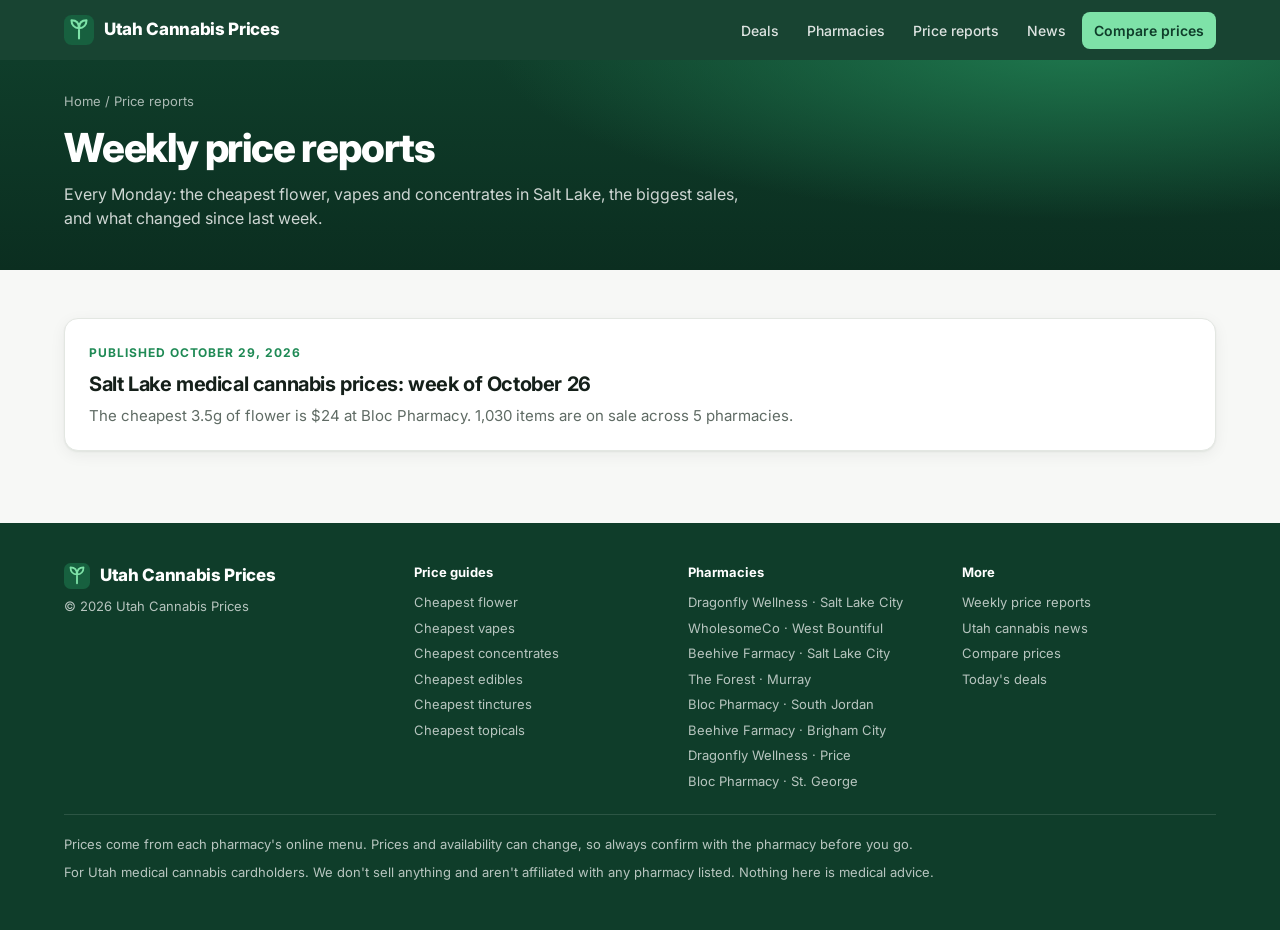
==== site/reports/index.html @ b7ada89a "Update prices 2026-10-30T19:40Z" ====
<!doctype html>
<html lang="en">
<head>
<meta charset="utf-8">
<meta name="viewport" content="width=device-width, initial-scale=1">
<title>Weekly Salt Lake Medical Cannabis Price Reports · Utah Cannabis Prices</title>
<meta name="description" content="Weekly reports on medical cannabis prices and deals at Salt Lake area pharmacies.">
<link rel="canonical" href="https://cann3dc0rn.github.io/slc-pharmacy-prices/reports/">
<meta property="og:title" content="Weekly Salt Lake Medical Cannabis Price Reports · Utah Cannabis Prices">
<meta property="og:description" content="Weekly reports on medical cannabis prices and deals at Salt Lake area pharmacies.">
<meta property="og:type" content="website">
<meta property="og:url" content="https://cann3dc0rn.github.io/slc-pharmacy-prices/reports/">
<meta property="og:site_name" content="Utah Cannabis Prices">
<meta name="theme-color" content="#0f3d2a">
<link rel="icon" href="data:image/svg+xml,%3Csvg xmlns='http://www.w3.org/2000/svg' viewBox='0 0 32 32'%3E%3Crect width='32' height='32' rx='8' fill='%230f3d2a'/%3E%3Cpath d='M16 25V14M16 14c-5 0-8-3.5-8-8.5 5 0 8 3 8 8.5zm0 0c5 0 8-3.5 8-8.5-5 0-8 3-8 8.5z' stroke='%237ee2a8' stroke-width='2.2' fill='none' stroke-linecap='round' stroke-linejoin='round'/%3E%3C/svg%3E">
<link rel="preconnect" href="https://fonts.googleapis.com">
<link rel="preconnect" href="https://fonts.gstatic.com" crossorigin>
<link href="https://fonts.googleapis.com/css2?family=Inter:wght@400;500;600;700;800&display=swap" rel="stylesheet">
<link rel="stylesheet" href="../style.css">
</head>
<body>
<header class="nav">
  <div class="wrap">
    <a class="logo" href="../" aria-label="Utah Cannabis Prices home"><svg width="30" height="30" viewBox="0 0 32 32" aria-hidden="true"><rect width="32" height="32" rx="8" fill="#17603f"/><path d="M16 25V14M16 14c-5 0-8-3.5-8-8.5 5 0 8 3 8 8.5zm0 0c5 0 8-3.5 8-8.5-5 0-8 3-8 8.5z" stroke="#7ee2a8" stroke-width="2.2" fill="none" stroke-linecap="round" stroke-linejoin="round"/></svg> Utah Cannabis Prices</a>
    <nav aria-label="Main">
      <a href="../#deals">Deals</a>
      <a href="../#pharmacies">Pharmacies</a>
      <a href="../reports/">Price reports</a>
      <a href="../news/">News</a>
      <a class="primary" href="../#compare">Compare prices</a>
    </nav>
  </div>
</header>
<main>
<div class="phero"><div class="wrap">
  <div class="crumbs"><a href="../">Home</a> / Price reports</div>
  <h1>Weekly price reports</h1>
  <p>Every Monday: the cheapest flower, vapes and concentrates in Salt Lake, the biggest sales, and what changed since last week.</p>
  
</div></div><div class="wrap"><section><div class="rlist"><a class="latest" href="2026-10-26.html"><span class="eyebrow">Published October 29, 2026</span>
<h3>Salt Lake medical cannabis prices: week of October 26</h3><p>The cheapest 3.5g of flower is $24 at Bloc Pharmacy. 1,030 items are on sale across 5 pharmacies.</p></a></div></section></div>
</main>
<footer>
  <div class="wrap">
    <div>
      <div class="logo"><svg width="26" height="26" viewBox="0 0 32 32" aria-hidden="true"><rect width="32" height="32" rx="8" fill="#17603f"/><path d="M16 25V14M16 14c-5 0-8-3.5-8-8.5 5 0 8 3 8 8.5zm0 0c5 0 8-3.5 8-8.5-5 0-8 3-8 8.5z" stroke="#7ee2a8" stroke-width="2.2" fill="none" stroke-linecap="round" stroke-linejoin="round"/></svg> Utah Cannabis Prices</div>
      <p>© 2026 Utah Cannabis Prices</p>
    </div>
    <div class="flinks"><h4>Price guides</h4><a href="../prices/flower.html">Cheapest flower</a><a href="../prices/vapes.html">Cheapest vapes</a><a href="../prices/concentrates.html">Cheapest concentrates</a><a href="../prices/edibles.html">Cheapest edibles</a><a href="../prices/tinctures.html">Cheapest tinctures</a><a href="../prices/topicals.html">Cheapest topicals</a></div>
    <div class="flinks"><h4>Pharmacies</h4><a href="../pharmacy/dragonfly-slc.html">Dragonfly Wellness · Salt Lake City</a><a href="../pharmacy/wholesomeco.html">WholesomeCo · West Bountiful</a><a href="../pharmacy/beehive-slc.html">Beehive Farmacy · Salt Lake City</a><a href="../pharmacy/the-forest-murray.html">The Forest · Murray</a><a href="../pharmacy/bloc-south-jordan.html">Bloc Pharmacy · South Jordan</a><a href="../pharmacy/beehive-brigham-city.html">Beehive Farmacy · Brigham City</a><a href="../pharmacy/dragonfly-price.html">Dragonfly Wellness · Price</a><a href="../pharmacy/bloc-st-george.html">Bloc Pharmacy · St. George</a></div>
    <div class="flinks"><h4>More</h4><a href="../reports/">Weekly price reports</a><a href="../news/">Utah cannabis news</a><a href="../#compare">Compare prices</a><a href="../#deals">Today's deals</a></div>
    <div class="about">
      <p>Prices come from each pharmacy's online menu. Prices and availability can change, so always confirm with the pharmacy before you go.</p>
      <p>For Utah medical cannabis cardholders. We don't sell anything and aren't affiliated with any pharmacy listed. Nothing here is medical advice.</p>
    </div>
  </div>
</footer>
</body>
</html>
---- site/style.css ----
:root {
  --bg: #f7f8f6; --surface: #ffffff; --surface-2: #f1f3ef; --text: #15201a; --muted: #5f6b64; --faint: #8a948e;
  --line: #e3e7e2; --brand: #0f3d2a; --brand-2: #17603f; --accent: #1f8a55; --accent-soft: #e5f4ec;
  --sale: #c2410c; --sale-soft: #fff1e6; --img-bg: #ffffff;
  --shadow: 0 1px 2px rgba(16, 32, 24, .06), 0 4px 16px rgba(16, 32, 24, .06);
  --shadow-hover: 0 2px 4px rgba(16, 32, 24, .08), 0 12px 28px rgba(16, 32, 24, .12);
  --radius: 14px; --radius-sm: 10px;
}
@media (prefers-color-scheme: dark) {
  :root {
    --bg: #0e1411; --surface: #161e1a; --surface-2: #1c2621; --text: #e9eeeb; --muted: #a2ada7; --faint: #78847d;
    --line: #26322c; --accent: #4cc489; --accent-soft: #183326; --sale: #fb923c; --sale-soft: #3a2416; --img-bg: #f4f5f3;
    --shadow: 0 1px 2px rgba(0,0,0,.3); --shadow-hover: 0 8px 24px rgba(0,0,0,.4);
  }
}
* { box-sizing: border-box; }
html { scroll-behavior: smooth; scroll-padding-top: 72px; }
body { margin: 0; background: var(--bg); color: var(--text); -webkit-font-smoothing: antialiased;
  font: 15px/1.5 Inter, system-ui, -apple-system, "Segoe UI", Roboto, sans-serif; }
a { color: inherit; }
button, input, select { font: inherit; color: inherit; }
:focus-visible { outline: 2px solid var(--accent); outline-offset: 2px; }
.wrap { max-width: 1200px; margin: 0 auto; padding: 0 16px; }
@media (min-width: 720px) { .wrap { padding: 0 24px; } }
.sr { position: absolute; width: 1px; height: 1px; overflow: hidden; clip: rect(0 0 0 0); }

/* Nav */
.nav { position: sticky; top: 0; z-index: 20; background: color-mix(in srgb, var(--brand) 96%, transparent);
  backdrop-filter: saturate(140%) blur(8px); color: #fff; }
.nav .wrap { display: flex; align-items: center; gap: 24px; height: 60px; }
.logo { display: flex; align-items: center; gap: 10px; font-weight: 800; letter-spacing: -.02em; text-decoration: none; font-size: 17px; }
.logo svg { flex: none; }
.nav nav { margin-left: auto; display: flex; gap: 4px; }
.nav nav a { text-decoration: none; font-size: 14px; font-weight: 500; opacity: .85; padding: 8px 12px; border-radius: 8px; }
.nav nav a:hover { opacity: 1; background: rgba(255,255,255,.08); }
.logo, .nav nav a { white-space: nowrap; }
@media (max-width: 640px) {
  .nav nav a:not(.primary) { display: none; }
  .nav .wrap { gap: 12px; }
  .nav .logo { font-size: 15px; }
  .nav nav a.primary { padding: 7px 12px; font-size: 13px; }
}
.nav nav a.primary { background: #7ee2a8; color: var(--brand); opacity: 1; font-weight: 600; }

/* Hero */
.hero { background: radial-gradient(1200px 400px at 85% -10%, #1f7a4f 0%, transparent 60%), linear-gradient(180deg, var(--brand) 0%, #0b2e20 100%);
  color: #fff; padding: 56px 0 64px; }
.hero h1 { font-size: clamp(30px, 5vw, 48px); line-height: 1.08; letter-spacing: -.035em; margin: 0 0 14px; max-width: 760px; font-weight: 800; }
.hero h1 em { font-style: normal; color: #7ee2a8; }
.hero p { margin: 0 0 28px; font-size: 17px; color: rgba(255,255,255,.78); max-width: 620px; }
.search { display: flex; background: #fff; border-radius: 14px; padding: 6px; max-width: 640px; box-shadow: 0 10px 30px rgba(0,0,0,.25); }
.search svg { flex: none; margin: 0 4px 0 12px; align-self: center; color: #6b766f; }
.search input { flex: 1; min-width: 0; border: 0; outline: 0; padding: 12px 8px; font-size: 16px; color: #15201a; background: transparent; }
.search button { border: 0; background: var(--accent); color: #fff; font-weight: 600; padding: 0 22px; border-radius: 10px; cursor: pointer; }
.search button:hover { background: #197a4a; }
.stats { display: flex; flex-wrap: wrap; gap: 10px 28px; margin-top: 28px; font-size: 14px; color: rgba(255,255,255,.75); }
.stats b { color: #fff; font-size: 20px; display: block; letter-spacing: -.02em; }
.live { display: inline-flex; align-items: center; gap: 8px; }
.dot { width: 8px; height: 8px; border-radius: 50%; background: #7ee2a8; box-shadow: 0 0 0 4px rgba(126,226,168,.2); flex: none; }

/* Sections */
section { padding: 48px 0 0; }
.head { display: flex; align-items: end; justify-content: space-between; gap: 16px; margin-bottom: 18px; }
.head h2 { margin: 0; font-size: 24px; letter-spacing: -.025em; }
.head p { margin: 4px 0 0; color: var(--muted); }
.link { color: var(--accent); font-weight: 600; text-decoration: none; font-size: 14px; white-space: nowrap; }
.link:hover { text-decoration: underline; }

/* Category tiles */
.cats { display: grid; grid-template-columns: repeat(auto-fill, minmax(150px, 1fr)); gap: 12px; }
.cat { background: var(--surface); border: 1px solid var(--line); border-radius: var(--radius); padding: 16px; cursor: pointer;
  text-align: left; display: flex; flex-direction: column; gap: 2px; transition: border-color .15s, box-shadow .15s, transform .15s; }
.cat:hover { border-color: var(--accent); box-shadow: var(--shadow-hover); transform: translateY(-2px); }
.cat .ic { width: 40px; height: 40px; border-radius: 10px; background: var(--accent-soft); color: var(--accent);
  display: grid; place-items: center; margin-bottom: 10px; }
.cat b { font-size: 15px; }
.cat span { font-size: 13px; color: var(--muted); }

/* Product cards */
.grid { display: grid; grid-template-columns: repeat(auto-fill, minmax(210px, 1fr)); gap: 16px; }
.card { background: var(--surface); border: 1px solid var(--line); border-radius: var(--radius); overflow: hidden; text-decoration: none;
  display: flex; flex-direction: column; box-shadow: var(--shadow); transition: box-shadow .15s, transform .15s, border-color .15s; }
.card:hover { box-shadow: var(--shadow-hover); transform: translateY(-2px); border-color: color-mix(in srgb, var(--accent) 40%, var(--line)); }
.thumb { position: relative; aspect-ratio: 4 / 3; background: var(--img-bg); display: grid; place-items: center; border-bottom: 1px solid var(--line); }
.thumb img { width: 100%; height: 100%; object-fit: contain; padding: 10px; }
.thumb .ph { color: #b9c2bc; }
.tag { position: absolute; top: 10px; left: 10px; background: var(--sale); color: #fff; font-size: 12px; font-weight: 700;
  padding: 3px 8px; border-radius: 6px; letter-spacing: .01em; }
.body { padding: 14px; display: flex; flex-direction: column; gap: 6px; flex: 1; }
.brand { font-size: 11px; font-weight: 600; color: var(--faint); text-transform: uppercase; letter-spacing: .07em; }
.name { font-weight: 600; font-size: 15px; line-height: 1.3; display: -webkit-box; -webkit-line-clamp: 2; -webkit-box-orient: vertical; overflow: hidden; }
.chips { display: flex; flex-wrap: wrap; gap: 4px; }
.chip-s { font-size: 12px; color: var(--muted); background: var(--surface-2); border-radius: 6px; padding: 2px 7px; }
.price { display: flex; align-items: baseline; gap: 8px; margin-top: auto; padding-top: 8px; flex-wrap: wrap; }
.price strong { font-size: 22px; letter-spacing: -.02em; font-variant-numeric: tabular-nums; }
.price s { color: var(--faint); font-size: 14px; }
.ppg { margin-left: auto; font-size: 12px; color: var(--muted); font-variant-numeric: tabular-nums; }
.store-line { display: flex; align-items: center; gap: 6px; font-size: 13px; color: var(--muted); padding-top: 10px; border-top: 1px solid var(--line); margin-top: 8px; }
.store-line .dot { width: 6px; height: 6px; box-shadow: none; background: var(--accent); }
.store-line span { overflow: hidden; text-overflow: ellipsis; white-space: nowrap; }
@media (max-width: 560px) {
  .grid { grid-template-columns: 1fr 1fr; gap: 10px; }
  .grid .body { padding: 10px; gap: 4px; }
  .grid .name { font-size: 14px; }
  .grid .price strong { font-size: 18px; }
  .grid .ppg { margin-left: 0; width: 100%; }
  .grid .chip-s:nth-child(n+2) { display: none; }
  .grid .store-line { font-size: 12px; }
  .grid .thumb img { padding: 6px; }
  .cats { grid-template-columns: 1fr 1fr; gap: 10px; }
  .cat .ic { margin-bottom: 6px; }
}

/* Deals carousel */
.rail { display: grid; grid-auto-flow: column; grid-auto-columns: minmax(220px, 1fr); gap: 16px; overflow-x: auto; scroll-snap-type: x mandatory;
  padding: 4px 2px 16px; scrollbar-width: thin; scrollbar-color: var(--line) transparent; }
.rail .card { scroll-snap-align: start; }
@media (min-width: 1000px) { .rail { grid-auto-columns: calc((100% - 64px) / 5); } }

/* Compare layout */
.layout { display: grid; gap: 24px; }
@media (min-width: 900px) { .layout { grid-template-columns: 240px 1fr; align-items: start; } }
.filters { background: var(--surface); border: 1px solid var(--line); border-radius: var(--radius); padding: 4px 16px 16px; }
@media (min-width: 900px) { .filters { position: sticky; top: 76px; max-height: calc(100vh - 92px); overflow-y: auto; scrollbar-width: thin; } }
.filters summary { list-style: none; cursor: pointer; font-weight: 600; padding: 12px 0; display: flex; justify-content: space-between; align-items: center; }
.filters summary::-webkit-details-marker { display: none; }
.filters[open] summary .chev { transform: rotate(180deg); }
.fgroup { padding: 12px 0; border-top: 1px solid var(--line); }
.fgroup h3 { font-size: 12px; text-transform: uppercase; letter-spacing: .07em; color: var(--faint); margin: 0 0 8px; }
.opt { display: flex; align-items: center; gap: 8px; padding: 5px 0; font-size: 14px; cursor: pointer; }
.opt input { accent-color: var(--accent); width: 16px; height: 16px; margin: 0; }
.opt .n { margin-left: auto; color: var(--faint); font-size: 12px; font-variant-numeric: tabular-nums; }
.pills { display: flex; flex-wrap: wrap; gap: 6px; }
.pill { border: 1px solid var(--line); background: var(--surface); border-radius: 99px; padding: 4px 12px; font-size: 13px; cursor: pointer; }
.pill[aria-pressed=true] { background: var(--brand-2); border-color: var(--brand-2); color: #fff; }
.toggle { display: flex; align-items: center; justify-content: space-between; font-size: 14px; cursor: pointer; }
.toggle input { accent-color: var(--accent); width: 16px; height: 16px; }
.clear { margin-top: 12px; width: 100%; border: 1px solid var(--line); background: var(--surface-2); border-radius: 8px; padding: 8px; cursor: pointer; font-size: 13px; font-weight: 500; }
.toolbar { display: flex; flex-wrap: wrap; gap: 10px; align-items: center; margin-bottom: 16px; }
.toolbar .q { flex: 1 1 240px; display: flex; align-items: center; background: var(--surface); border: 1px solid var(--line); border-radius: 10px; padding: 0 12px; }
.toolbar .q svg { color: var(--faint); flex: none; }
.toolbar .q input { border: 0; outline: 0; background: transparent; padding: 10px 8px; width: 100%; }
.toolbar select { background: var(--surface); border: 1px solid var(--line); border-radius: 10px; padding: 10px 12px; }
.count { font-size: 14px; color: var(--muted); margin-bottom: 12px; }
.more { display: block; margin: 28px auto 0; border: 1px solid var(--line); background: var(--surface); border-radius: 10px; padding: 10px 24px; font-weight: 600; cursor: pointer; }
.more:hover { border-color: var(--accent); color: var(--accent); }
.empty { grid-column: 1 / -1; text-align: center; padding: 56px 16px; color: var(--muted); background: var(--surface); border: 1px dashed var(--line); border-radius: var(--radius); }
.skeleton { background: linear-gradient(90deg, var(--surface-2), var(--surface), var(--surface-2)); background-size: 200% 100%;
  animation: sh 1.2s infinite; border-radius: var(--radius); height: 320px; }
@keyframes sh { to { background-position: -200% 0; } }

/* Pharmacies */
.stores { display: grid; grid-template-columns: repeat(auto-fill, minmax(260px, 1fr)); gap: 16px; }
.store { background: var(--surface); border: 1px solid var(--line); border-radius: var(--radius); padding: 20px; display: flex; flex-direction: column; gap: 6px; }
.store h3 { margin: 0; font-size: 17px; letter-spacing: -.01em; }
.store .addr { color: var(--muted); font-size: 14px; }
.status { display: inline-flex; align-items: center; gap: 8px; font-size: 13px; font-weight: 500; margin-top: 6px; }
.status .dot { box-shadow: none; width: 8px; height: 8px; background: var(--accent); }
.status.soon .dot { background: var(--faint); }
.status.stale .dot { background: var(--sale); }
.status.soon { color: var(--muted); }
.store .links { display: flex; gap: 16px; margin-top: auto; padding-top: 12px; }
.promo { background: var(--sale-soft); color: var(--sale); border-radius: 8px; padding: 8px 10px; font-size: 13px; }

/* CTA + footer */
.cta { margin-top: 56px; background: var(--surface); border: 1px solid var(--line); border-radius: 20px; padding: 32px;
  display: flex; flex-wrap: wrap; gap: 20px; align-items: center; justify-content: space-between; }
.cta h2 { margin: 0 0 6px; font-size: 22px; letter-spacing: -.02em; }
.cta p { margin: 0; color: var(--muted); max-width: 560px; }
.btn { display: inline-block; background: var(--brand); color: #fff; text-decoration: none; font-weight: 600; padding: 12px 20px; border-radius: 10px; }
.btn:hover { background: var(--brand-2); }
footer { margin-top: 56px; background: var(--brand); color: rgba(255,255,255,.7); padding: 40px 0; font-size: 13px; }
footer .wrap { display: grid; gap: 20px; }
@media (min-width: 720px) { footer .wrap { grid-template-columns: 1fr 2fr; } }
footer .logo { color: #fff; margin-bottom: 8px; }
footer p { margin: 0 0 8px; }

/* Footer links */
@media (min-width: 720px) { footer .wrap { grid-template-columns: 1.3fr 1fr 1fr 1fr; } }
footer .about { grid-column: 1 / -1; border-top: 1px solid rgba(255,255,255,.12); padding-top: 20px; }
.flinks h4 { color: #fff; font-size: 13px; margin: 0 0 8px; }
.flinks a { display: block; color: rgba(255,255,255,.7); text-decoration: none; padding: 3px 0; }
.flinks a:hover { color: #fff; }

/* Home: reports and guides */
.latest { display: block; text-decoration: none; background: var(--surface); border: 1px solid var(--line); border-radius: var(--radius);
  padding: 22px 24px; box-shadow: var(--shadow); transition: box-shadow .15s, border-color .15s; margin-bottom: 16px; }
.latest:hover { box-shadow: var(--shadow-hover); border-color: color-mix(in srgb, var(--accent) 40%, var(--line)); }
.eyebrow { font-size: 12px; font-weight: 700; text-transform: uppercase; letter-spacing: .08em; color: var(--accent); }
.latest h3 { margin: 6px 0 6px; font-size: 20px; letter-spacing: -.02em; }
.latest p { margin: 0; color: var(--muted); }
.guides { display: flex; flex-wrap: wrap; gap: 8px; }
.guides a { border: 1px solid var(--line); background: var(--surface); border-radius: 99px; padding: 8px 14px; text-decoration: none; font-size: 14px; font-weight: 500; }
.guides a:hover { border-color: var(--accent); color: var(--accent); }
.store h3 a { text-decoration: none; }
.store h3 a:hover { color: var(--accent); }

/* Inner pages */
.phero { background: radial-gradient(1000px 300px at 85% -10%, #1f7a4f 0%, transparent 60%), linear-gradient(180deg, var(--brand) 0%, #0b2e20 100%);
  color: #fff; padding: 32px 0 40px; }
.phero h1 { font-size: clamp(26px, 4vw, 40px); line-height: 1.1; letter-spacing: -.03em; margin: 0 0 12px; max-width: 820px; font-weight: 800; }
.phero p { margin: 0; font-size: 16px; color: rgba(255,255,255,.8); max-width: 700px; }
.crumbs { font-size: 13px; color: rgba(255,255,255,.65); margin-bottom: 14px; }
.crumbs a { text-decoration: none; }
.crumbs a:hover { color: #fff; }
.btn-row { display: flex; flex-wrap: wrap; gap: 10px; margin-top: 22px; }
.btn.light { background: #7ee2a8; color: var(--brand); }
.btn.light:hover { background: #a6efc4; }
.btn.ghost { background: rgba(255,255,255,.1); }
.btn.ghost:hover { background: rgba(255,255,255,.18); }
.prose { max-width: 760px; }
.prose p, .prose li { color: var(--text); }
.prose ul { padding-left: 20px; }
.prose li { margin: 6px 0; }
.note { color: var(--muted); font-size: 14px; }
.tbl { overflow-x: auto; background: var(--surface); border: 1px solid var(--line); border-radius: var(--radius); }
.t { width: 100%; border-collapse: collapse; font-size: 14px; }
.t th { text-align: left; font-size: 11px; font-weight: 600; text-transform: uppercase; letter-spacing: .07em; color: var(--faint);
  padding: 10px 14px; border-bottom: 1px solid var(--line); background: var(--surface-2); white-space: nowrap; }
.t td { padding: 10px 14px; border-bottom: 1px solid var(--line); font-variant-numeric: tabular-nums; vertical-align: top; }
.t tr:last-child td { border-bottom: 0; }
.t .num { text-align: right; white-space: nowrap; }
.t a { color: var(--accent); text-decoration: none; font-weight: 600; }
.t a:hover { text-decoration: underline; }
.t .sub { display: block; color: var(--faint); font-size: 12px; }
.down { color: var(--accent); font-weight: 600; }
.up { color: var(--sale); font-weight: 600; }
.faq { display: grid; gap: 10px; max-width: 820px; }
.faq details { background: var(--surface); border: 1px solid var(--line); border-radius: var(--radius-sm); padding: 14px 18px; }
.faq summary { font-weight: 600; cursor: pointer; }
.faq p { margin: 10px 0 0; color: var(--muted); }
.rlist { display: grid; gap: 12px; }

/* News */
.newslist { list-style: none; margin: 0; padding: 0; background: var(--surface); border: 1px solid var(--line); border-radius: var(--radius); }
.newslist li { padding: 14px 18px; border-bottom: 1px solid var(--line); display: flex; flex-direction: column; gap: 2px; }
.newslist li:last-child { border-bottom: 0; }
.newslist a { font-weight: 600; text-decoration: none; line-height: 1.35; }
.newslist a:hover { color: var(--accent); }
.newslist span { font-size: 13px; color: var(--muted); }

/* Saved items */
.card { position: relative; }
.card .name { text-decoration: none; }
.card .name::after { content: ""; position: absolute; inset: 0; z-index: 1; }
.save { position: absolute; top: 8px; right: 8px; z-index: 2; width: 34px; height: 34px; border-radius: 50%; border: 1px solid var(--line);
  background: rgba(255,255,255,.92); color: #6b766f; display: grid; place-items: center; cursor: pointer; padding: 0; }
.save svg { fill: none; }
.save:hover { color: var(--sale); }
.save[aria-pressed=true] { color: #e0457b; border-color: #f3b4c9; }
.save[aria-pressed=true] svg { fill: currentColor; }
.dropped { font-size: 12px; font-weight: 600; color: var(--accent); background: var(--accent-soft); border-radius: 6px; padding: 2px 7px; align-self: flex-start; }
.savedbar { display: flex; align-items: center; justify-content: space-between; gap: 12px; flex-wrap: wrap; background: var(--accent-soft);
  border-radius: var(--radius-sm); padding: 10px 14px; font-size: 14px; margin-bottom: 12px; }
.savedbar .link { background: none; border: 0; cursor: pointer; padding: 0; }
.savedbar[hidden] { display: none; }
.city { color: var(--faint); font-weight: 500; }
.store h3 .city { font-size: 14px; }

/* More filters */
.opt .who { display: flex; flex-direction: column; line-height: 1.3; min-width: 0; }
.opt .who small { font-size: 12px; color: var(--faint); }
.pill .pn { color: var(--faint); font-size: 11px; margin-left: 2px; }
.pill[aria-pressed=true] .pn { color: rgba(255,255,255,.75); }
.range { display: flex; align-items: center; gap: 8px; font-size: 13px; color: var(--muted); }
.range label { flex: 1; display: flex; align-items: center; gap: 6px; min-width: 0; }
.range .pre { white-space: nowrap; }
.range input, .fselect { width: 100%; min-width: 0; background: var(--surface); border: 1px solid var(--line); border-radius: 8px; padding: 7px 10px; font-size: 14px; }
.range input:focus, .fselect:focus { border-color: var(--accent); outline: none; }
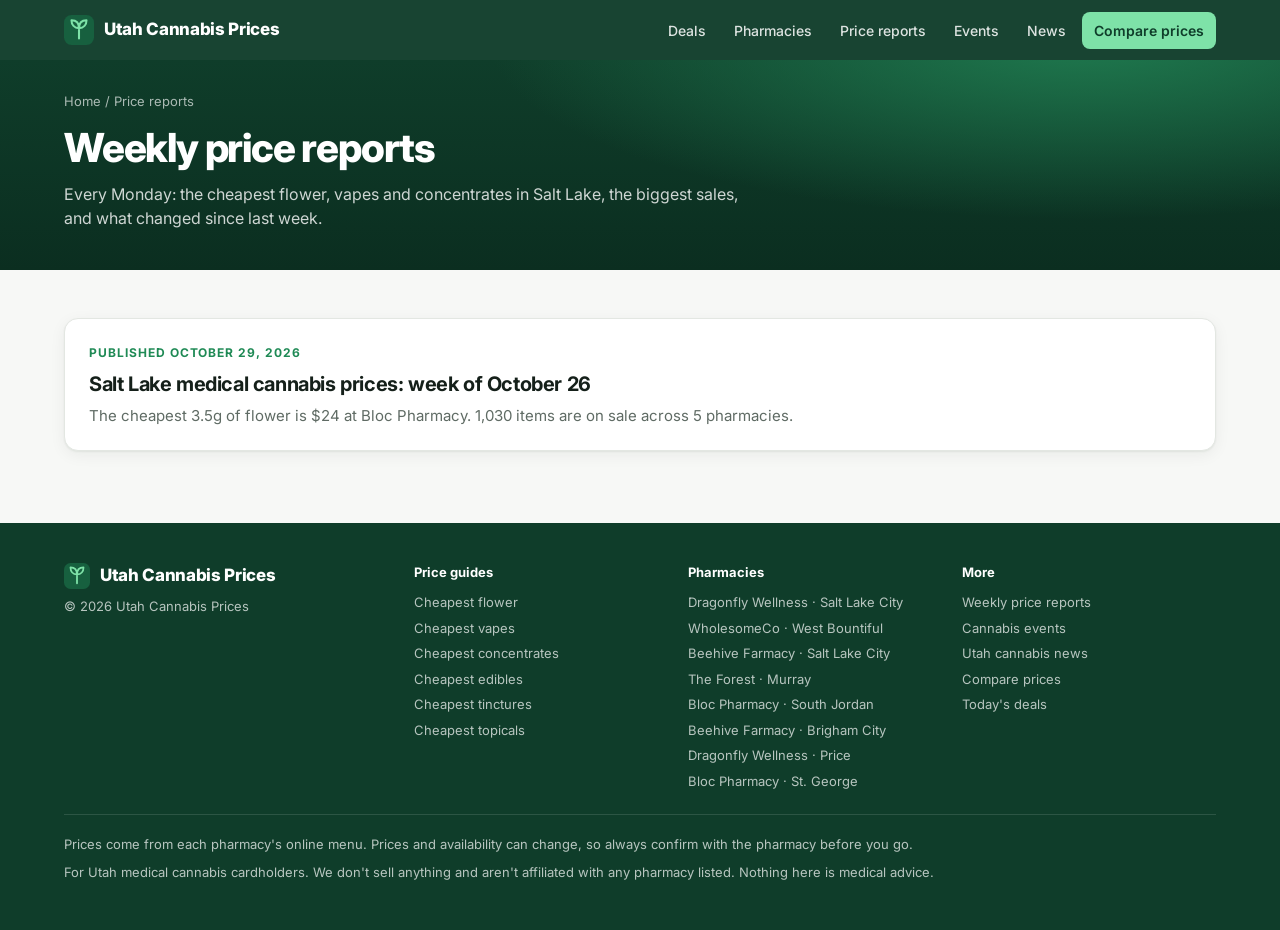
==== commit fe1711d0: "Update prices 2026-10-30T19:47Z" ====
--- a/site/reports/index.html
+++ b/site/reports/index.html
@@ -26,6 +26,7 @@
       <a href="../#deals">Deals</a>
       <a href="../#pharmacies">Pharmacies</a>
       <a href="../reports/">Price reports</a>
+      <a href="../events/">Events</a>
       <a href="../news/">News</a>
       <a class="primary" href="../#compare">Compare prices</a>
     </nav>
@@ -48,7 +49,7 @@
     </div>
     <div class="flinks"><h4>Price guides</h4><a href="../prices/flower.html">Cheapest flower</a><a href="../prices/vapes.html">Cheapest vapes</a><a href="../prices/concentrates.html">Cheapest concentrates</a><a href="../prices/edibles.html">Cheapest edibles</a><a href="../prices/tinctures.html">Cheapest tinctures</a><a href="../prices/topicals.html">Cheapest topicals</a></div>
     <div class="flinks"><h4>Pharmacies</h4><a href="../pharmacy/dragonfly-slc.html">Dragonfly Wellness · Salt Lake City</a><a href="../pharmacy/wholesomeco.html">WholesomeCo · West Bountiful</a><a href="../pharmacy/beehive-slc.html">Beehive Farmacy · Salt Lake City</a><a href="../pharmacy/the-forest-murray.html">The Forest · Murray</a><a href="../pharmacy/bloc-south-jordan.html">Bloc Pharmacy · South Jordan</a><a href="../pharmacy/beehive-brigham-city.html">Beehive Farmacy · Brigham City</a><a href="../pharmacy/dragonfly-price.html">Dragonfly Wellness · Price</a><a href="../pharmacy/bloc-st-george.html">Bloc Pharmacy · St. George</a></div>
-    <div class="flinks"><h4>More</h4><a href="../reports/">Weekly price reports</a><a href="../news/">Utah cannabis news</a><a href="../#compare">Compare prices</a><a href="../#deals">Today's deals</a></div>
+    <div class="flinks"><h4>More</h4><a href="../reports/">Weekly price reports</a><a href="../events/">Cannabis events</a><a href="../news/">Utah cannabis news</a><a href="../#compare">Compare prices</a><a href="../#deals">Today's deals</a></div>
     <div class="about">
       <p>Prices come from each pharmacy's online menu. Prices and availability can change, so always confirm with the pharmacy before you go.</p>
       <p>For Utah medical cannabis cardholders. We don't sell anything and aren't affiliated with any pharmacy listed. Nothing here is medical advice.</p>
--- a/site/style.css
+++ b/site/style.css
@@ -267,3 +267,18 @@
 .range .pre { white-space: nowrap; }
 .range input, .fselect { width: 100%; min-width: 0; background: var(--surface); border: 1px solid var(--line); border-radius: 8px; padding: 7px 10px; font-size: 14px; }
 .range input:focus, .fselect:focus { border-color: var(--accent); outline: none; }
+
+/* Events */
+.events { list-style: none; margin: 0; padding: 0; display: grid; gap: 12px; }
+.event { display: flex; gap: 16px; align-items: flex-start; background: var(--surface); border: 1px solid var(--line); border-radius: var(--radius); padding: 16px 18px; }
+.cal { flex: none; width: 54px; text-align: center; border-radius: 10px; background: var(--accent-soft); color: var(--accent); padding: 6px 0; line-height: 1.1; }
+.cal span { display: block; font-size: 11px; font-weight: 700; text-transform: uppercase; letter-spacing: .08em; }
+.cal b { display: block; font-size: 22px; letter-spacing: -.02em; }
+.what { display: flex; flex-direction: column; gap: 2px; min-width: 0; }
+.what a { font-weight: 700; font-size: 16px; text-decoration: none; line-height: 1.3; }
+.what a:hover { color: var(--accent); }
+.what .when { font-size: 14px; font-weight: 500; }
+.what .where { font-size: 13px; color: var(--muted); }
+.what p { margin: 6px 0 0; font-size: 14px; color: var(--muted); }
+.events.past .cal { background: var(--surface-2); color: var(--faint); }
+#events[hidden] { display: none; }
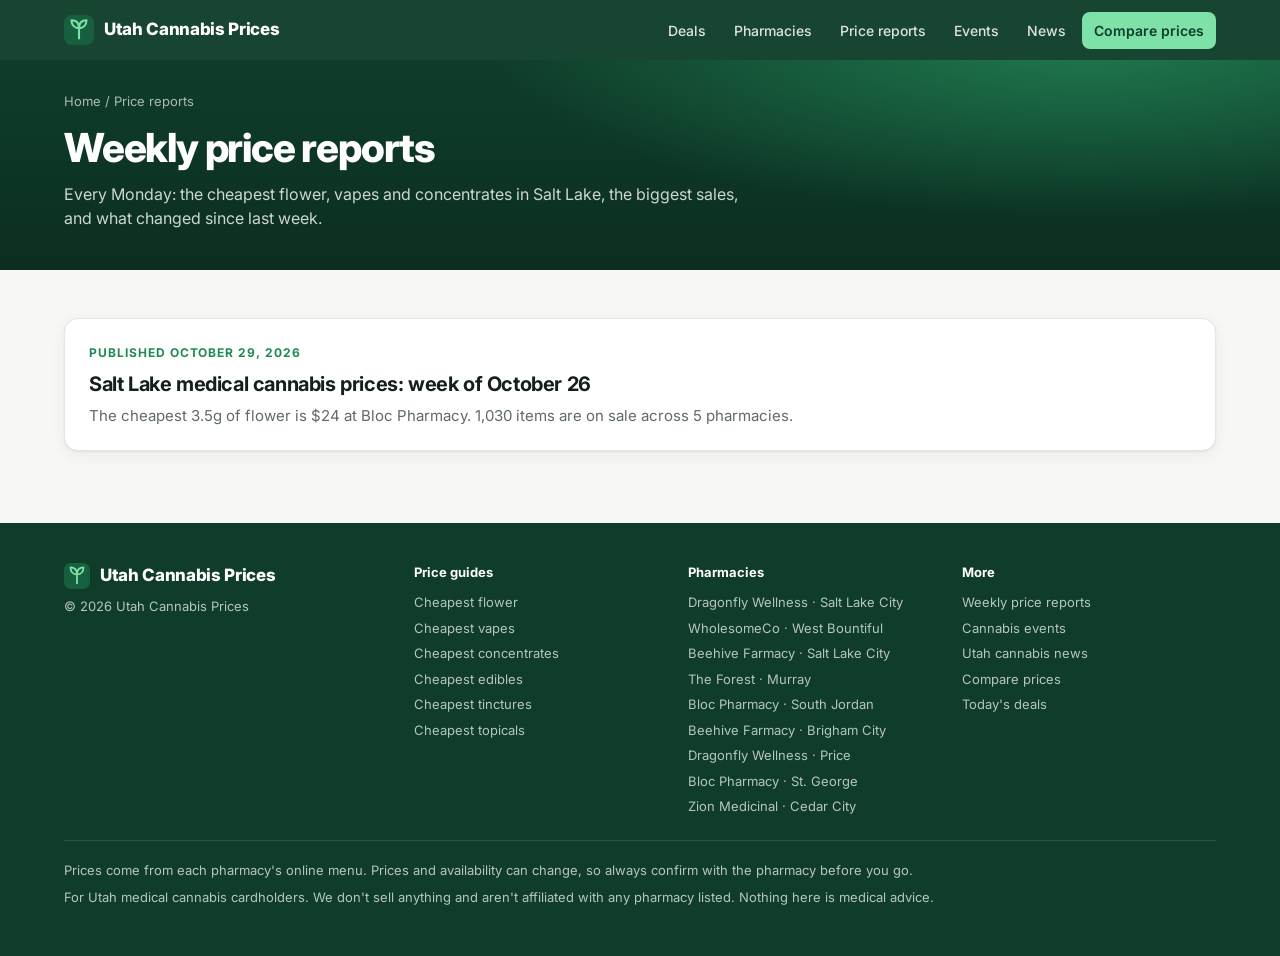
==== commit 60b47e57: "Update prices 2026-11-01T05:59Z" ====
--- a/site/reports/index.html
+++ b/site/reports/index.html
@@ -48,7 +48,7 @@
       <p>© 2026 Utah Cannabis Prices</p>
     </div>
     <div class="flinks"><h4>Price guides</h4><a href="../prices/flower.html">Cheapest flower</a><a href="../prices/vapes.html">Cheapest vapes</a><a href="../prices/concentrates.html">Cheapest concentrates</a><a href="../prices/edibles.html">Cheapest edibles</a><a href="../prices/tinctures.html">Cheapest tinctures</a><a href="../prices/topicals.html">Cheapest topicals</a></div>
-    <div class="flinks"><h4>Pharmacies</h4><a href="../pharmacy/dragonfly-slc.html">Dragonfly Wellness · Salt Lake City</a><a href="../pharmacy/wholesomeco.html">WholesomeCo · West Bountiful</a><a href="../pharmacy/beehive-slc.html">Beehive Farmacy · Salt Lake City</a><a href="../pharmacy/the-forest-murray.html">The Forest · Murray</a><a href="../pharmacy/bloc-south-jordan.html">Bloc Pharmacy · South Jordan</a><a href="../pharmacy/beehive-brigham-city.html">Beehive Farmacy · Brigham City</a><a href="../pharmacy/dragonfly-price.html">Dragonfly Wellness · Price</a><a href="../pharmacy/bloc-st-george.html">Bloc Pharmacy · St. George</a></div>
+    <div class="flinks"><h4>Pharmacies</h4><a href="../pharmacy/dragonfly-slc.html">Dragonfly Wellness · Salt Lake City</a><a href="../pharmacy/wholesomeco.html">WholesomeCo · West Bountiful</a><a href="../pharmacy/beehive-slc.html">Beehive Farmacy · Salt Lake City</a><a href="../pharmacy/the-forest-murray.html">The Forest · Murray</a><a href="../pharmacy/bloc-south-jordan.html">Bloc Pharmacy · South Jordan</a><a href="../pharmacy/beehive-brigham-city.html">Beehive Farmacy · Brigham City</a><a href="../pharmacy/dragonfly-price.html">Dragonfly Wellness · Price</a><a href="../pharmacy/bloc-st-george.html">Bloc Pharmacy · St. George</a><a href="../pharmacy/zion-cedar-city.html">Zion Medicinal · Cedar City</a></div>
     <div class="flinks"><h4>More</h4><a href="../reports/">Weekly price reports</a><a href="../events/">Cannabis events</a><a href="../news/">Utah cannabis news</a><a href="../#compare">Compare prices</a><a href="../#deals">Today's deals</a></div>
     <div class="about">
       <p>Prices come from each pharmacy's online menu. Prices and availability can change, so always confirm with the pharmacy before you go.</p>
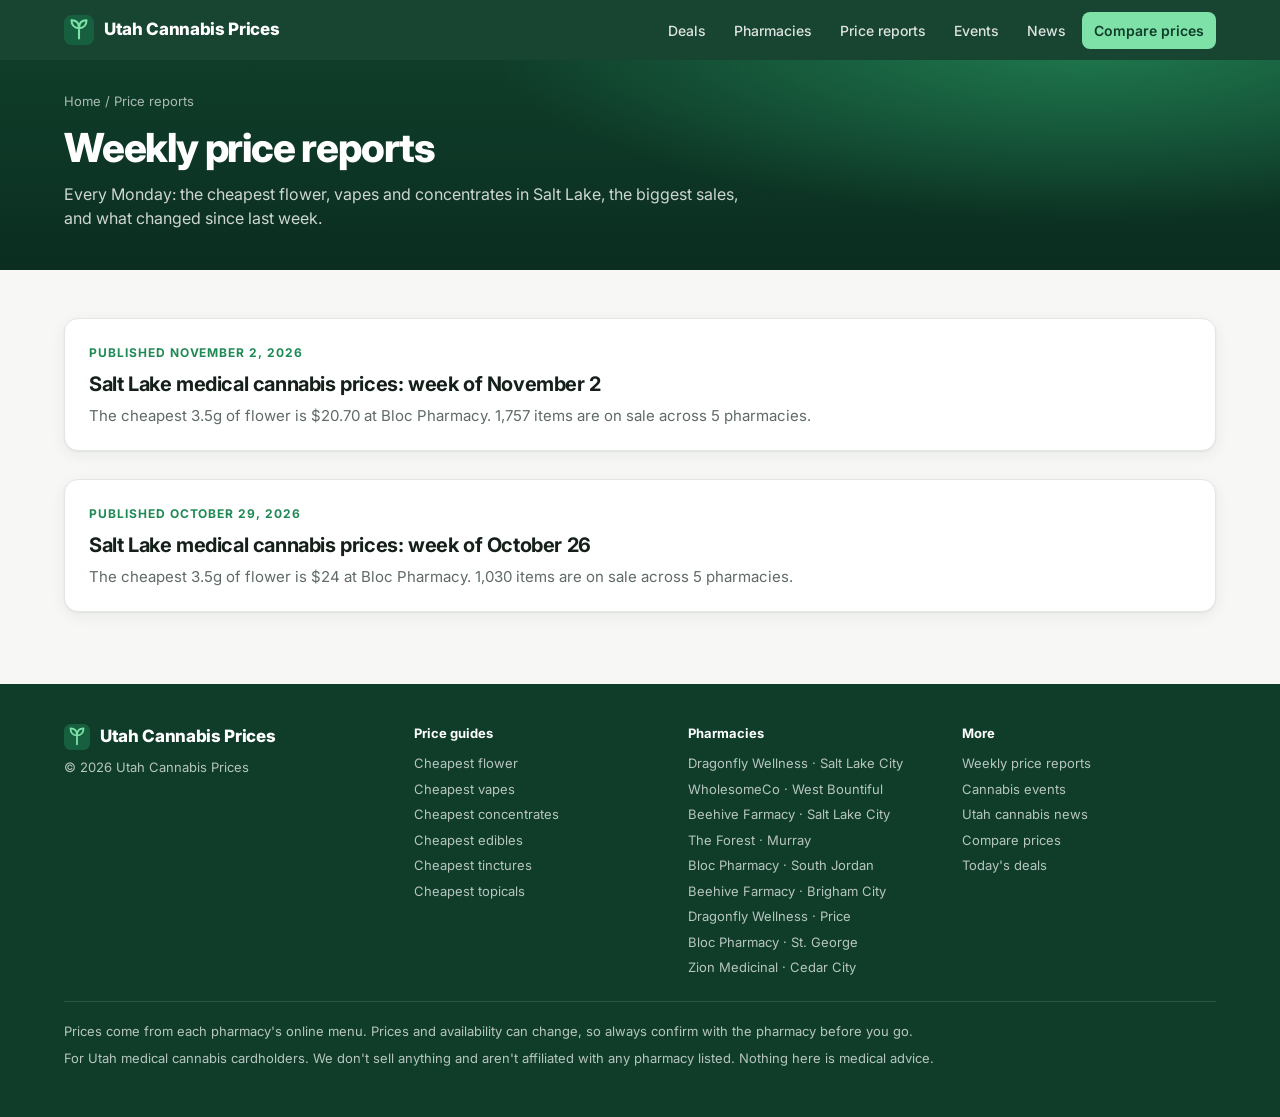
==== commit 757cbba9: "Update prices 2026-11-02T18:23Z" ====
--- a/site/reports/index.html
+++ b/site/reports/index.html
@@ -38,7 +38,8 @@
   <h1>Weekly price reports</h1>
   <p>Every Monday: the cheapest flower, vapes and concentrates in Salt Lake, the biggest sales, and what changed since last week.</p>
   
-</div></div><div class="wrap"><section><div class="rlist"><a class="latest" href="2026-10-26.html"><span class="eyebrow">Published October 29, 2026</span>
+</div></div><div class="wrap"><section><div class="rlist"><a class="latest" href="2026-11-02.html"><span class="eyebrow">Published November 2, 2026</span>
+<h3>Salt Lake medical cannabis prices: week of November 2</h3><p>The cheapest 3.5g of flower is $20.70 at Bloc Pharmacy. 1,757 items are on sale across 5 pharmacies.</p></a><a class="latest" href="2026-10-26.html"><span class="eyebrow">Published October 29, 2026</span>
 <h3>Salt Lake medical cannabis prices: week of October 26</h3><p>The cheapest 3.5g of flower is $24 at Bloc Pharmacy. 1,030 items are on sale across 5 pharmacies.</p></a></div></section></div>
 </main>
 <footer>
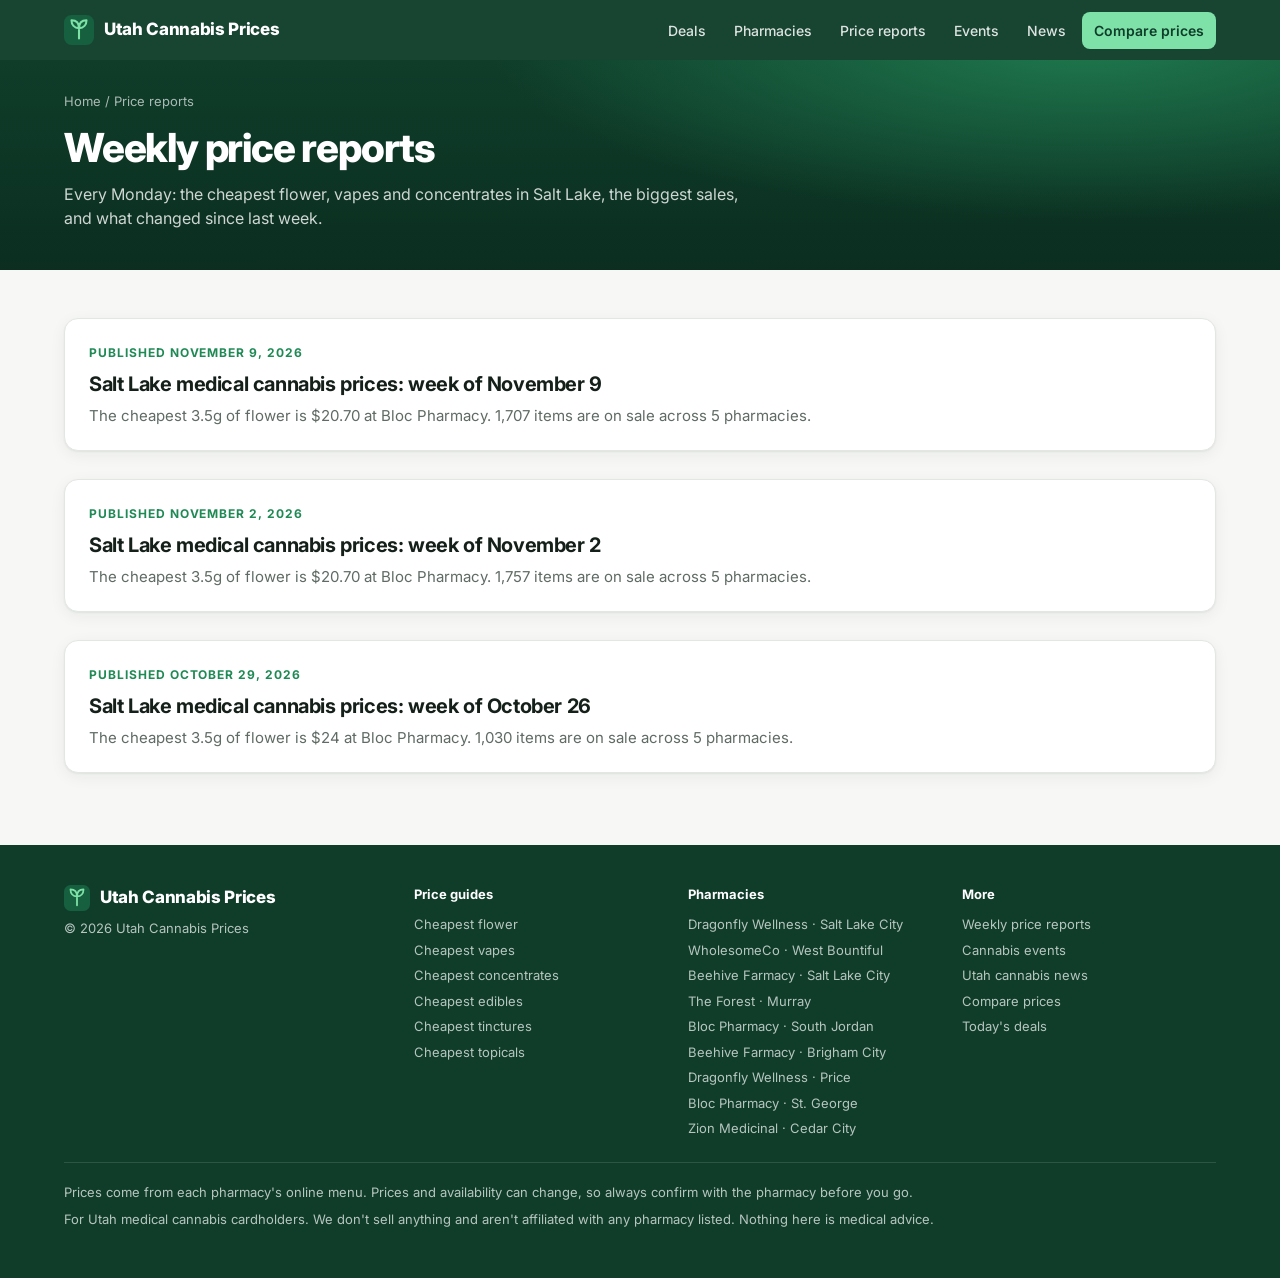
==== commit 974b960e: "Update prices 2026-11-09T18:48Z" ====
--- a/site/reports/index.html
+++ b/site/reports/index.html
@@ -38,7 +38,8 @@
   <h1>Weekly price reports</h1>
   <p>Every Monday: the cheapest flower, vapes and concentrates in Salt Lake, the biggest sales, and what changed since last week.</p>
   
-</div></div><div class="wrap"><section><div class="rlist"><a class="latest" href="2026-11-02.html"><span class="eyebrow">Published November 2, 2026</span>
+</div></div><div class="wrap"><section><div class="rlist"><a class="latest" href="2026-11-09.html"><span class="eyebrow">Published November 9, 2026</span>
+<h3>Salt Lake medical cannabis prices: week of November 9</h3><p>The cheapest 3.5g of flower is $20.70 at Bloc Pharmacy. 1,707 items are on sale across 5 pharmacies.</p></a><a class="latest" href="2026-11-02.html"><span class="eyebrow">Published November 2, 2026</span>
 <h3>Salt Lake medical cannabis prices: week of November 2</h3><p>The cheapest 3.5g of flower is $20.70 at Bloc Pharmacy. 1,757 items are on sale across 5 pharmacies.</p></a><a class="latest" href="2026-10-26.html"><span class="eyebrow">Published October 29, 2026</span>
 <h3>Salt Lake medical cannabis prices: week of October 26</h3><p>The cheapest 3.5g of flower is $24 at Bloc Pharmacy. 1,030 items are on sale across 5 pharmacies.</p></a></div></section></div>
 </main>
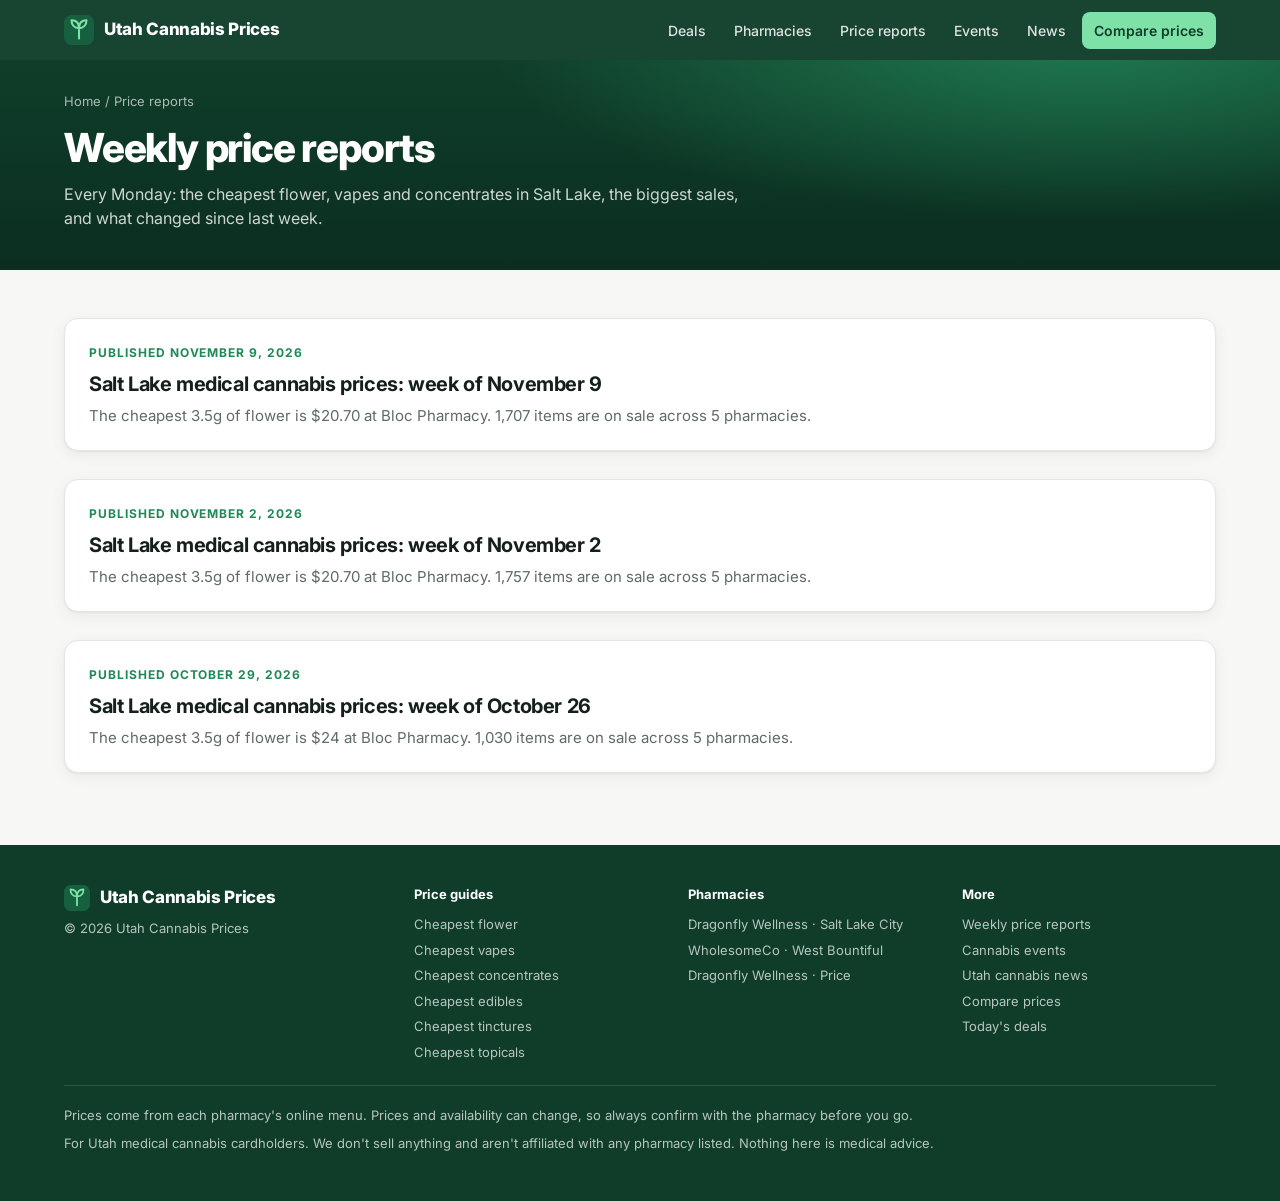
==== commit bb7760f7: "Update prices 2026-11-16T06:25Z" ====
--- a/site/reports/index.html
+++ b/site/reports/index.html
@@ -50,7 +50,7 @@
       <p>© 2026 Utah Cannabis Prices</p>
     </div>
     <div class="flinks"><h4>Price guides</h4><a href="../prices/flower.html">Cheapest flower</a><a href="../prices/vapes.html">Cheapest vapes</a><a href="../prices/concentrates.html">Cheapest concentrates</a><a href="../prices/edibles.html">Cheapest edibles</a><a href="../prices/tinctures.html">Cheapest tinctures</a><a href="../prices/topicals.html">Cheapest topicals</a></div>
-    <div class="flinks"><h4>Pharmacies</h4><a href="../pharmacy/dragonfly-slc.html">Dragonfly Wellness · Salt Lake City</a><a href="../pharmacy/wholesomeco.html">WholesomeCo · West Bountiful</a><a href="../pharmacy/beehive-slc.html">Beehive Farmacy · Salt Lake City</a><a href="../pharmacy/the-forest-murray.html">The Forest · Murray</a><a href="../pharmacy/bloc-south-jordan.html">Bloc Pharmacy · South Jordan</a><a href="../pharmacy/beehive-brigham-city.html">Beehive Farmacy · Brigham City</a><a href="../pharmacy/dragonfly-price.html">Dragonfly Wellness · Price</a><a href="../pharmacy/bloc-st-george.html">Bloc Pharmacy · St. George</a><a href="../pharmacy/zion-cedar-city.html">Zion Medicinal · Cedar City</a></div>
+    <div class="flinks"><h4>Pharmacies</h4><a href="../pharmacy/dragonfly-slc.html">Dragonfly Wellness · Salt Lake City</a><a href="../pharmacy/wholesomeco.html">WholesomeCo · West Bountiful</a><a href="../pharmacy/dragonfly-price.html">Dragonfly Wellness · Price</a></div>
     <div class="flinks"><h4>More</h4><a href="../reports/">Weekly price reports</a><a href="../events/">Cannabis events</a><a href="../news/">Utah cannabis news</a><a href="../#compare">Compare prices</a><a href="../#deals">Today's deals</a></div>
     <div class="about">
       <p>Prices come from each pharmacy's online menu. Prices and availability can change, so always confirm with the pharmacy before you go.</p>
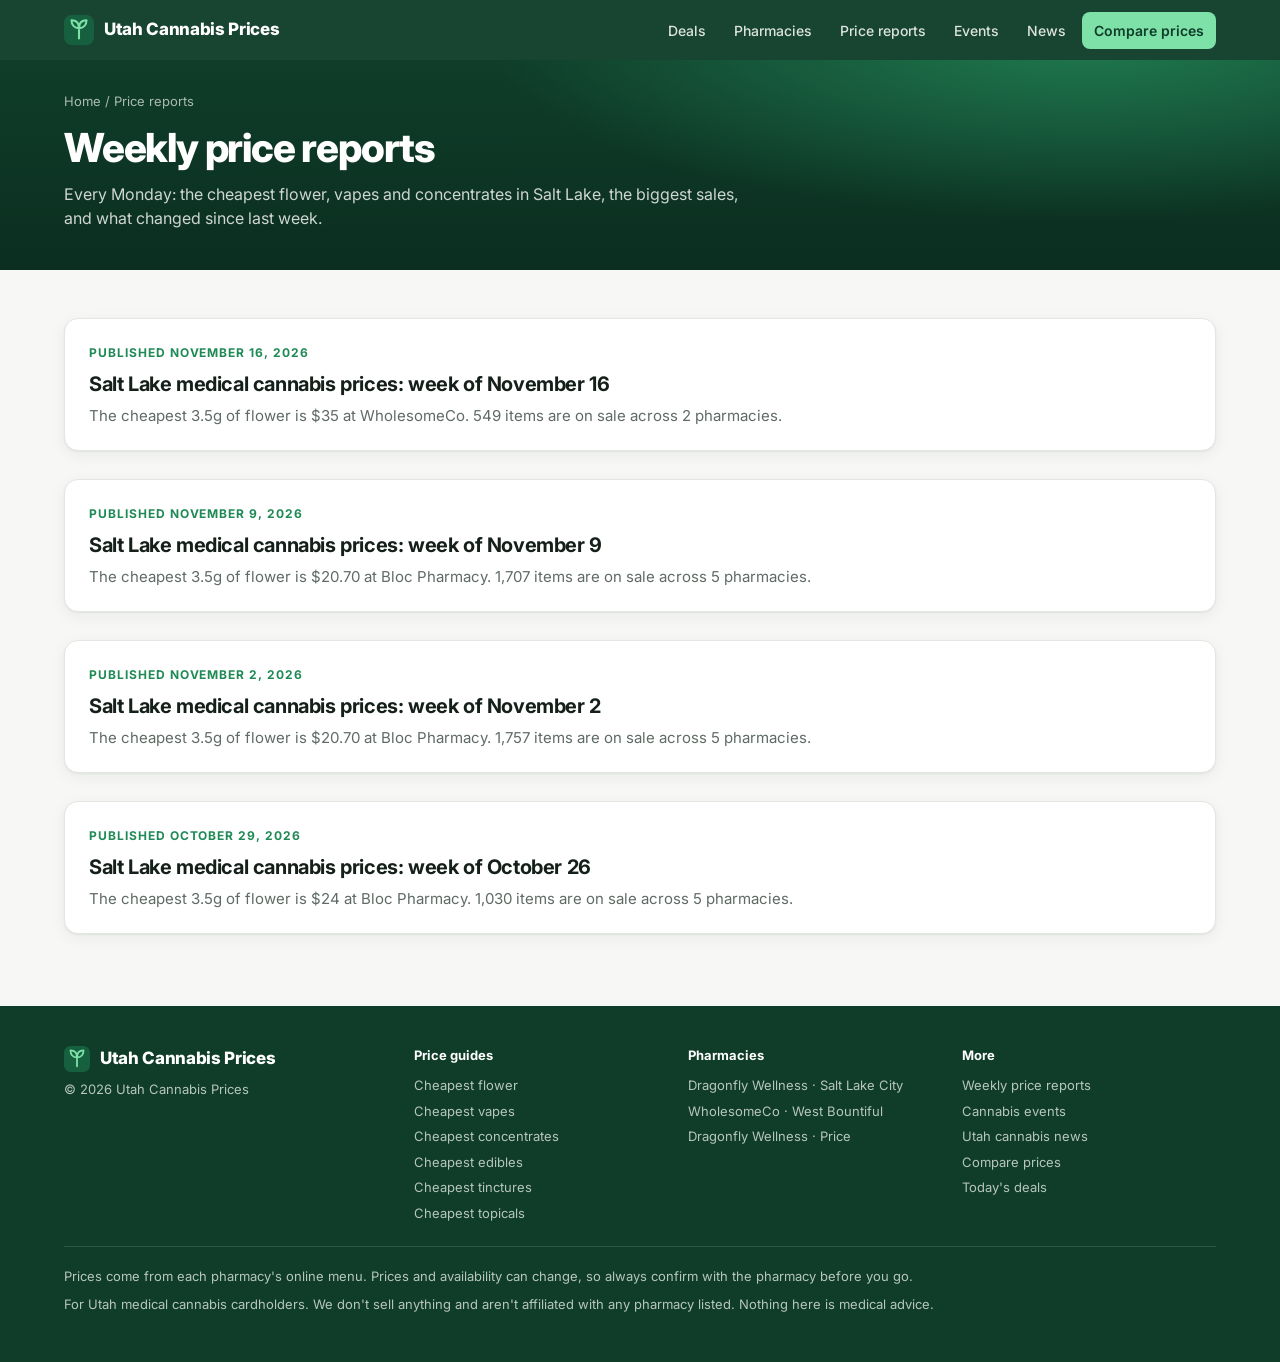
==== commit c8b6f2dd: "Update prices 2026-11-16T18:33Z" ====
--- a/site/reports/index.html
+++ b/site/reports/index.html
@@ -38,7 +38,8 @@
   <h1>Weekly price reports</h1>
   <p>Every Monday: the cheapest flower, vapes and concentrates in Salt Lake, the biggest sales, and what changed since last week.</p>
   
-</div></div><div class="wrap"><section><div class="rlist"><a class="latest" href="2026-11-09.html"><span class="eyebrow">Published November 9, 2026</span>
+</div></div><div class="wrap"><section><div class="rlist"><a class="latest" href="2026-11-16.html"><span class="eyebrow">Published November 16, 2026</span>
+<h3>Salt Lake medical cannabis prices: week of November 16</h3><p>The cheapest 3.5g of flower is $35 at WholesomeCo. 549 items are on sale across 2 pharmacies.</p></a><a class="latest" href="2026-11-09.html"><span class="eyebrow">Published November 9, 2026</span>
 <h3>Salt Lake medical cannabis prices: week of November 9</h3><p>The cheapest 3.5g of flower is $20.70 at Bloc Pharmacy. 1,707 items are on sale across 5 pharmacies.</p></a><a class="latest" href="2026-11-02.html"><span class="eyebrow">Published November 2, 2026</span>
 <h3>Salt Lake medical cannabis prices: week of November 2</h3><p>The cheapest 3.5g of flower is $20.70 at Bloc Pharmacy. 1,757 items are on sale across 5 pharmacies.</p></a><a class="latest" href="2026-10-26.html"><span class="eyebrow">Published October 29, 2026</span>
 <h3>Salt Lake medical cannabis prices: week of October 26</h3><p>The cheapest 3.5g of flower is $24 at Bloc Pharmacy. 1,030 items are on sale across 5 pharmacies.</p></a></div></section></div>
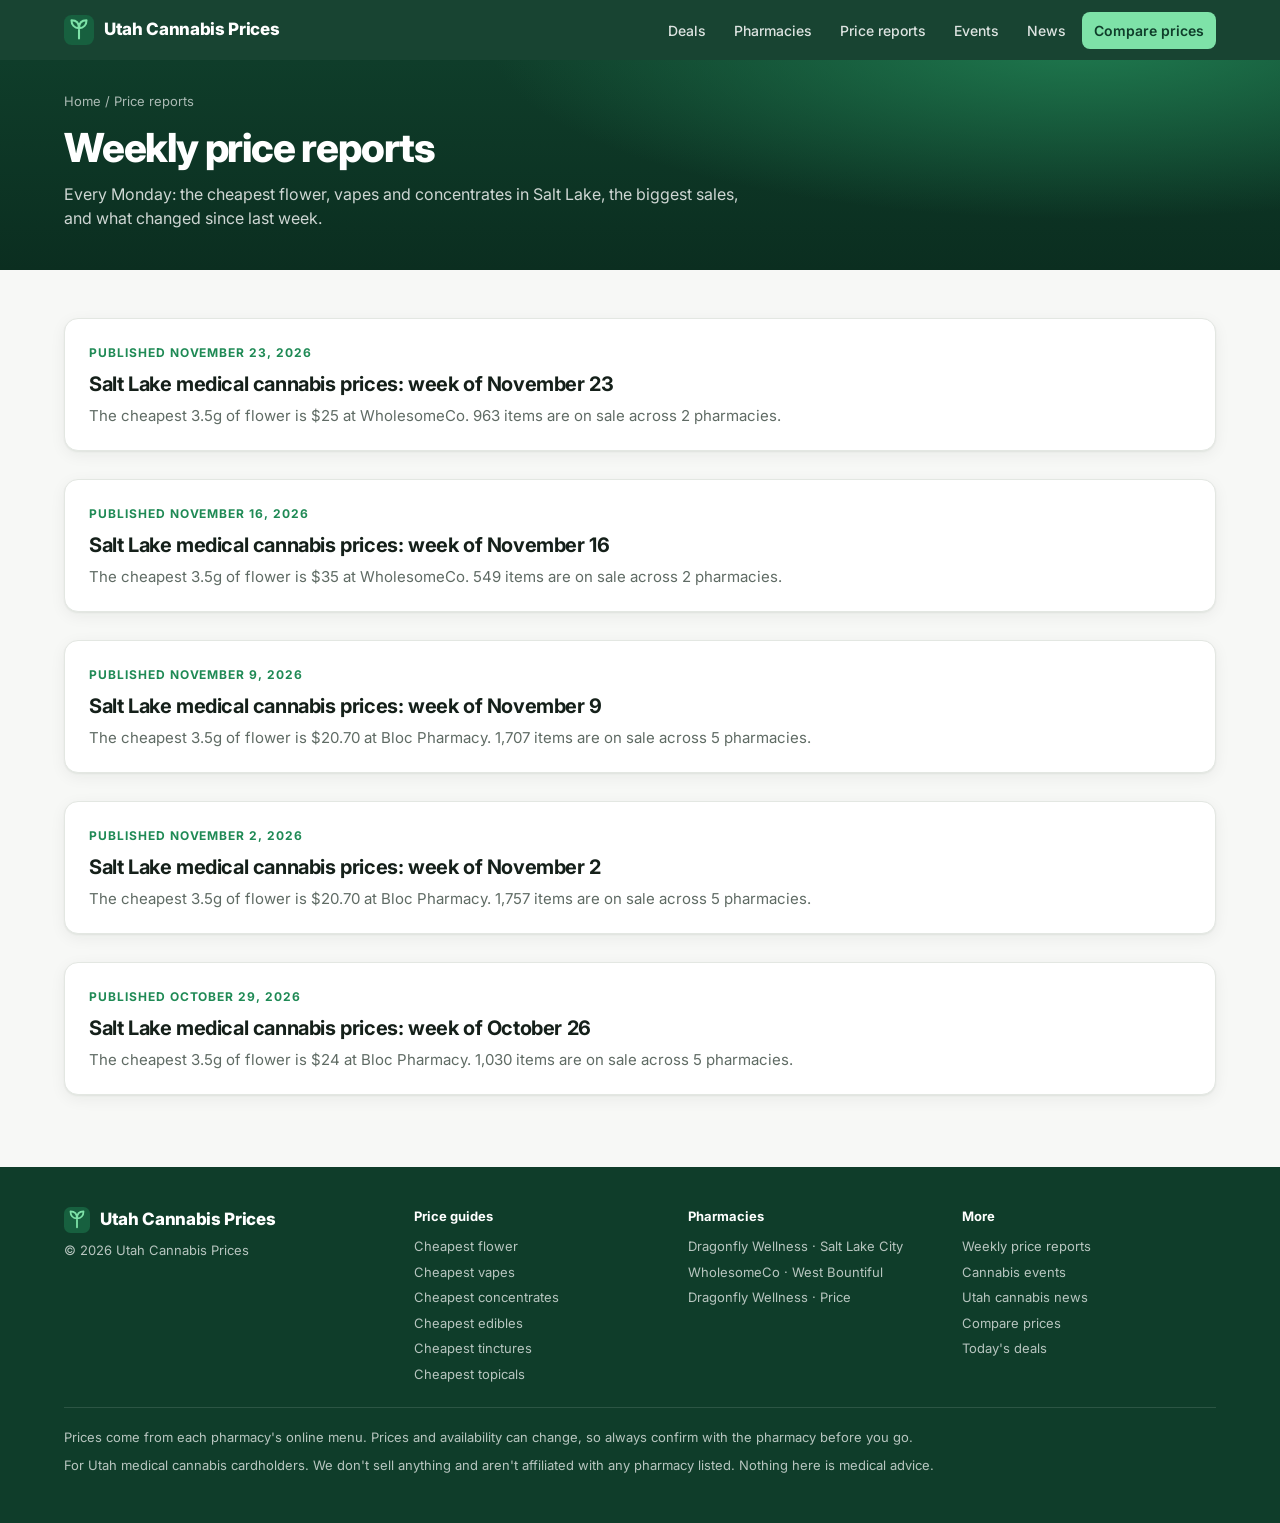
==== commit 36353823: "Update prices 2026-11-23T07:34Z" ====
--- a/site/reports/index.html
+++ b/site/reports/index.html
@@ -38,7 +38,8 @@
   <h1>Weekly price reports</h1>
   <p>Every Monday: the cheapest flower, vapes and concentrates in Salt Lake, the biggest sales, and what changed since last week.</p>
   
-</div></div><div class="wrap"><section><div class="rlist"><a class="latest" href="2026-11-16.html"><span class="eyebrow">Published November 16, 2026</span>
+</div></div><div class="wrap"><section><div class="rlist"><a class="latest" href="2026-11-23.html"><span class="eyebrow">Published November 23, 2026</span>
+<h3>Salt Lake medical cannabis prices: week of November 23</h3><p>The cheapest 3.5g of flower is $25 at WholesomeCo. 963 items are on sale across 2 pharmacies.</p></a><a class="latest" href="2026-11-16.html"><span class="eyebrow">Published November 16, 2026</span>
 <h3>Salt Lake medical cannabis prices: week of November 16</h3><p>The cheapest 3.5g of flower is $35 at WholesomeCo. 549 items are on sale across 2 pharmacies.</p></a><a class="latest" href="2026-11-09.html"><span class="eyebrow">Published November 9, 2026</span>
 <h3>Salt Lake medical cannabis prices: week of November 9</h3><p>The cheapest 3.5g of flower is $20.70 at Bloc Pharmacy. 1,707 items are on sale across 5 pharmacies.</p></a><a class="latest" href="2026-11-02.html"><span class="eyebrow">Published November 2, 2026</span>
 <h3>Salt Lake medical cannabis prices: week of November 2</h3><p>The cheapest 3.5g of flower is $20.70 at Bloc Pharmacy. 1,757 items are on sale across 5 pharmacies.</p></a><a class="latest" href="2026-10-26.html"><span class="eyebrow">Published October 29, 2026</span>
